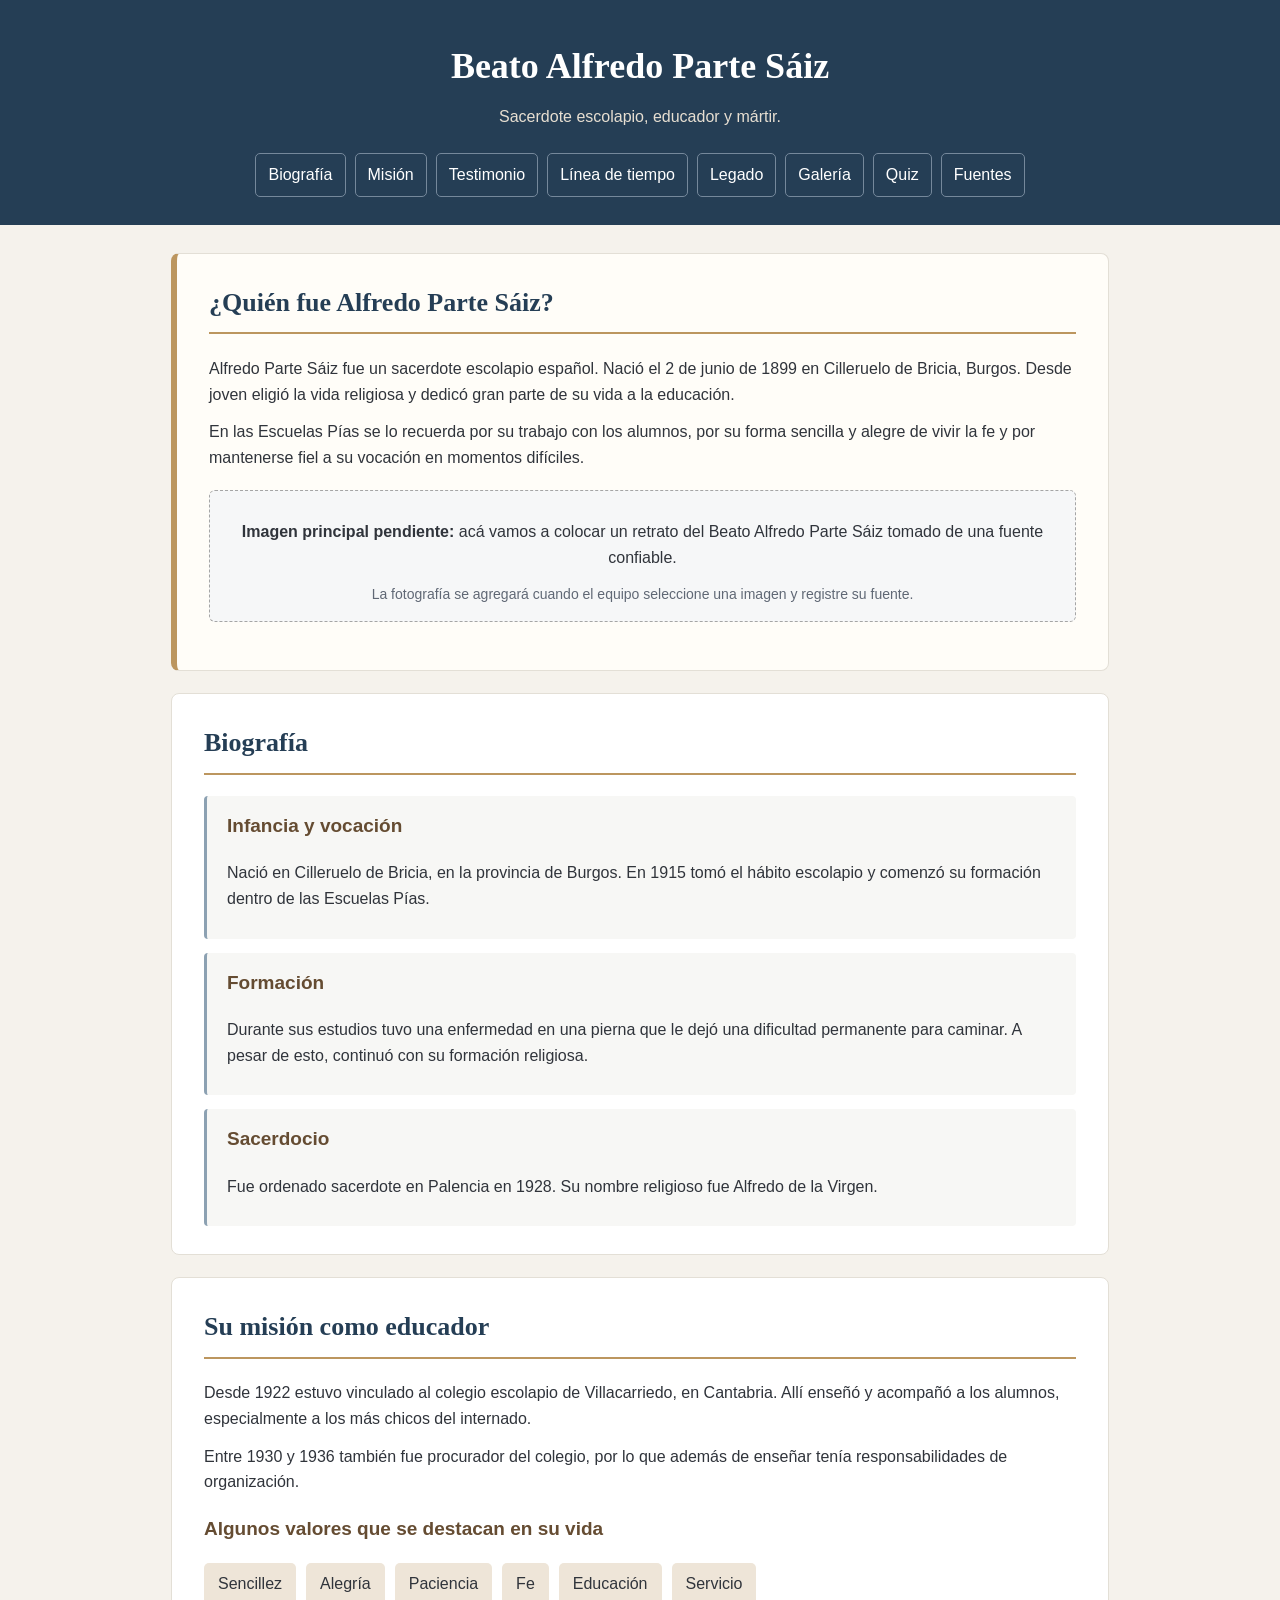
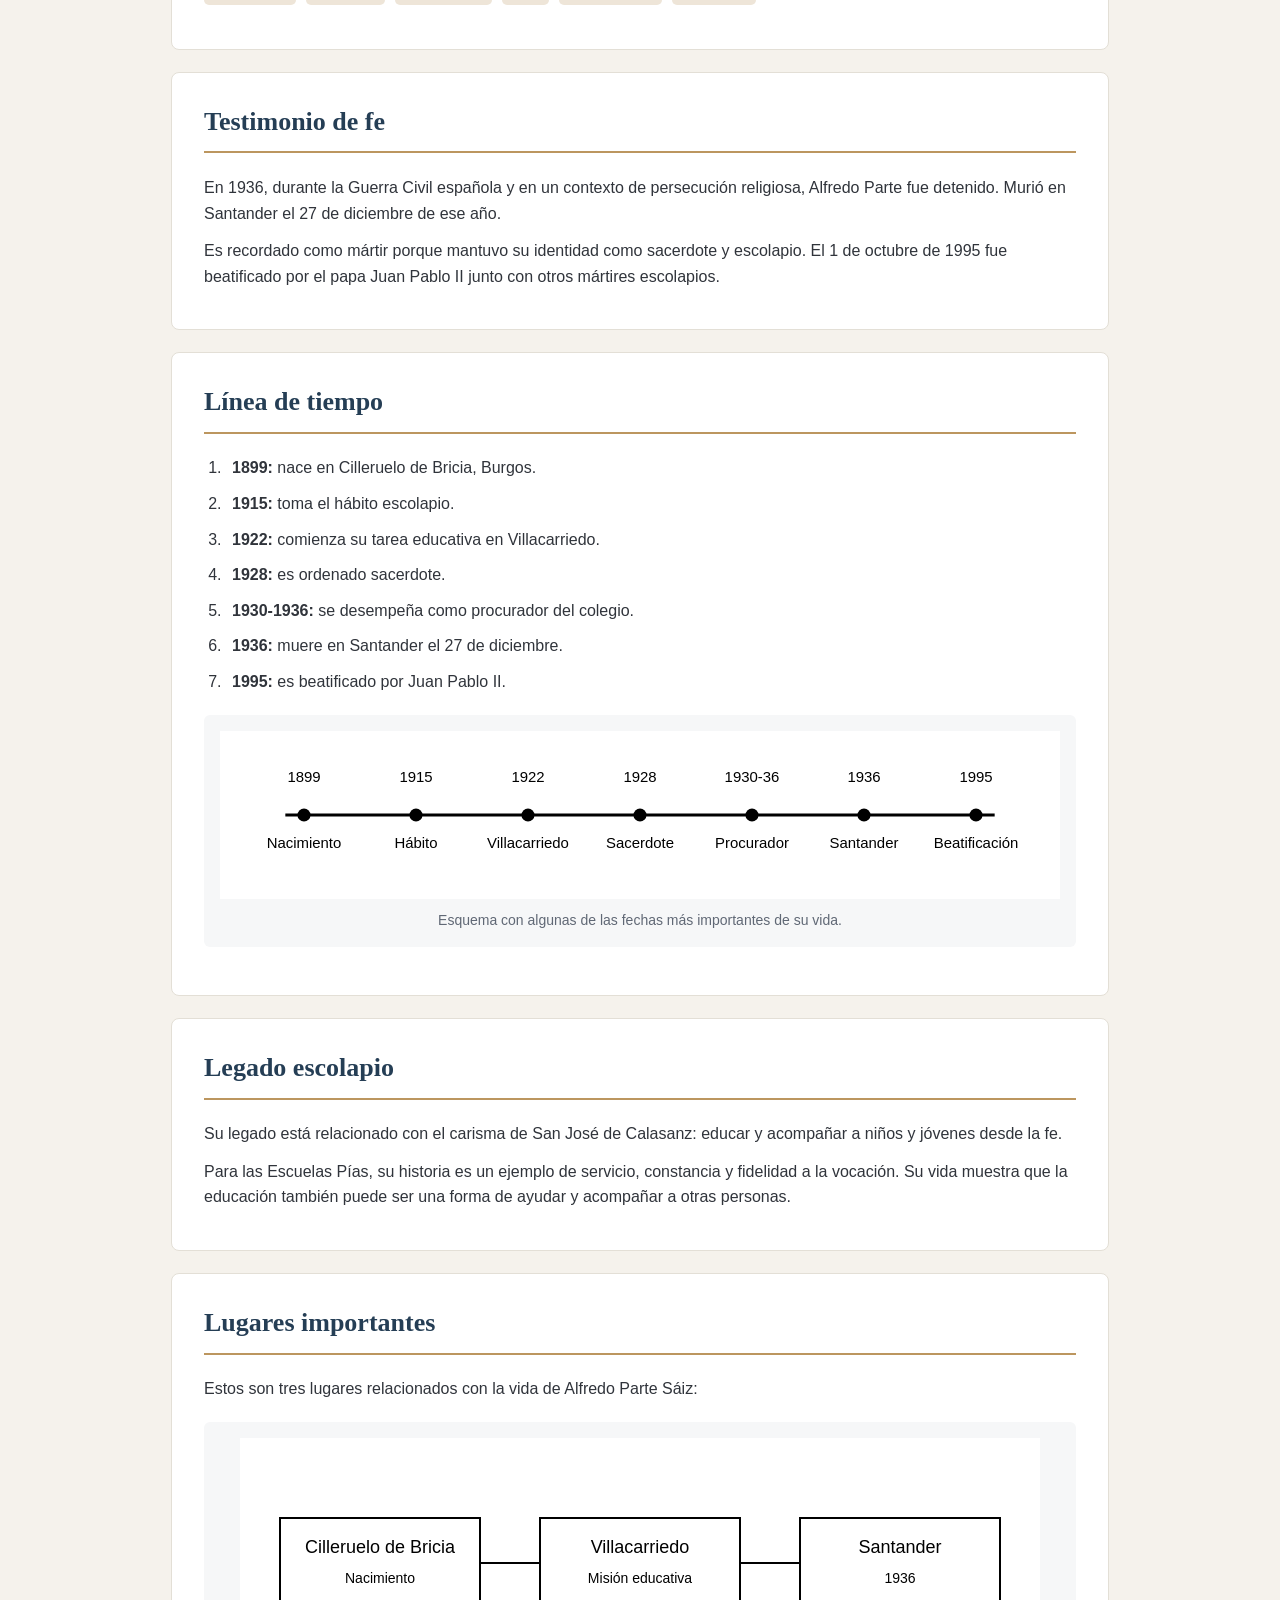
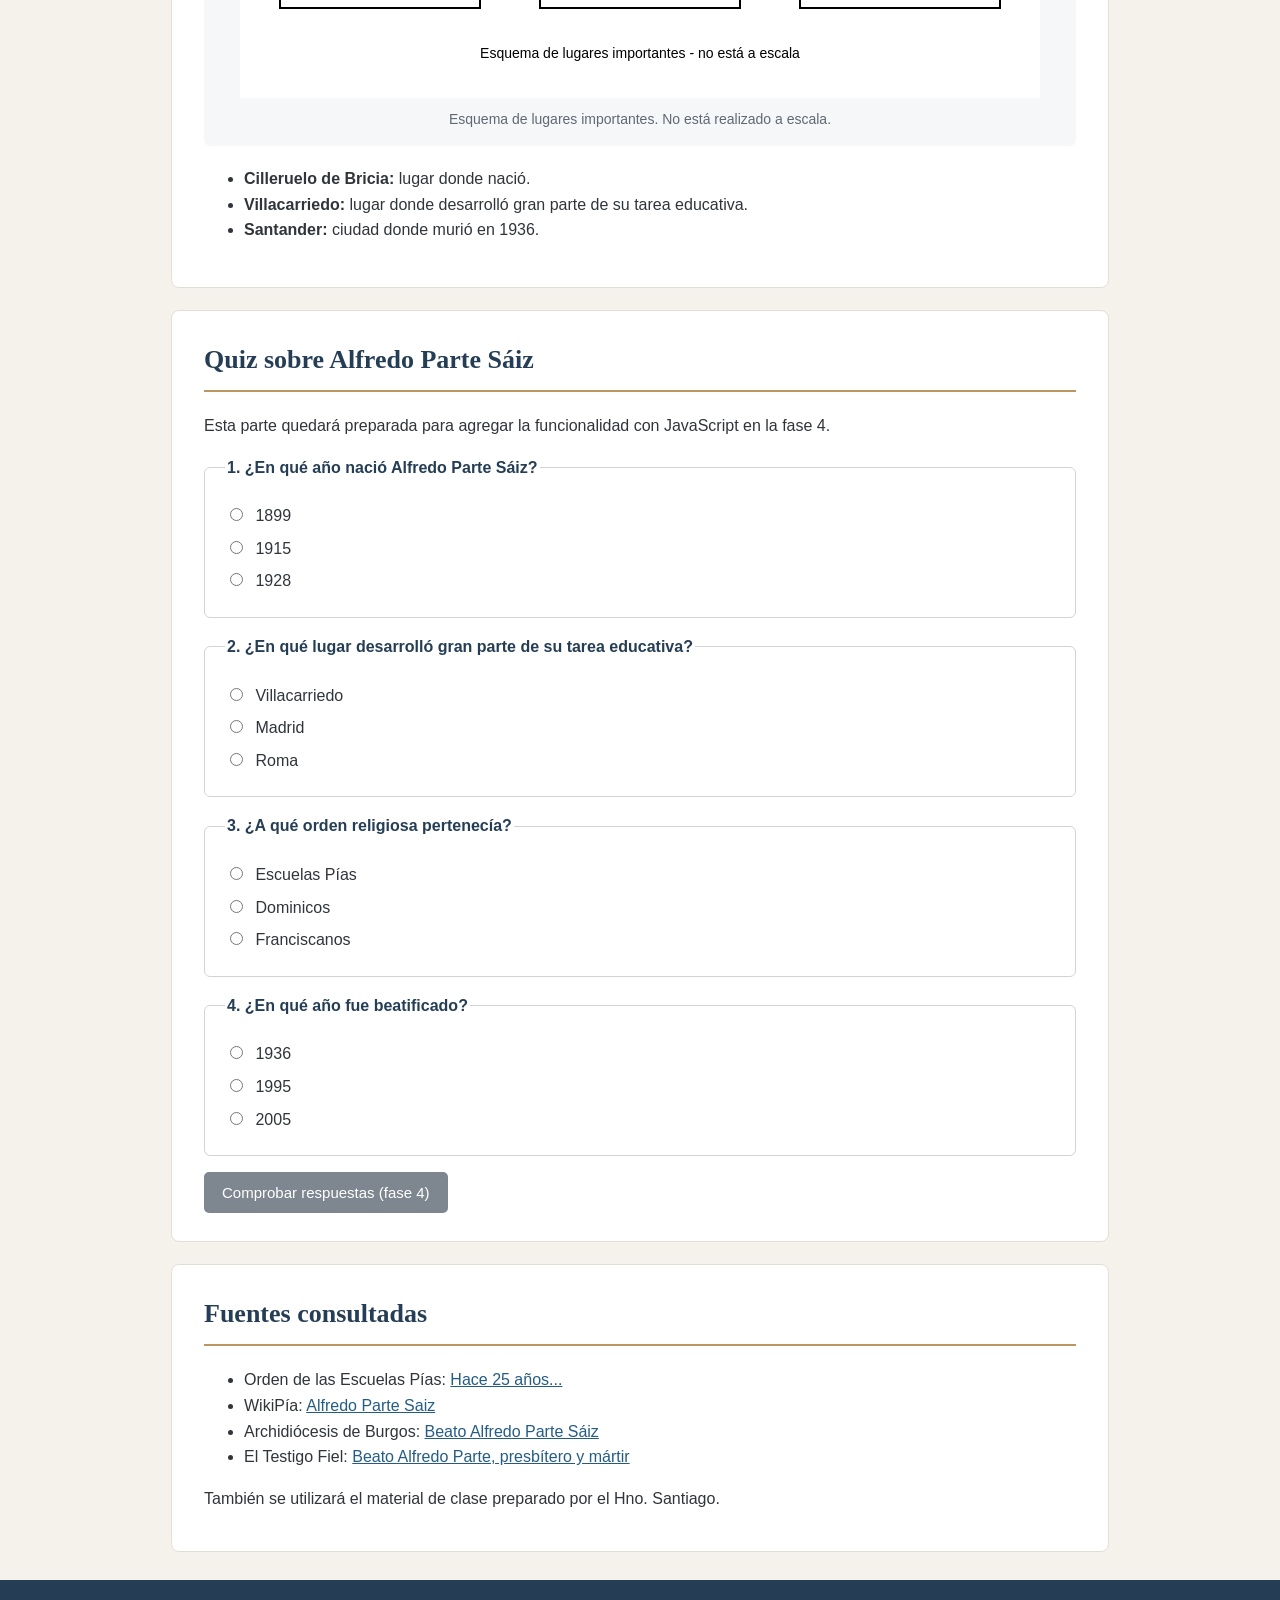
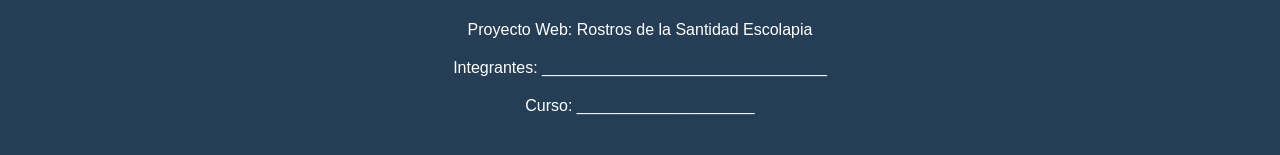
==== index.html @ 05c90835 "Fase 3 - Estilos CSS" ====
<!DOCTYPE html>
<html lang="es">
<head>
    <meta charset="UTF-8">
    <meta name="viewport" content="width=device-width, initial-scale=1.0">
    <title>Beato Alfredo Parte Sáiz</title>
    <link rel="stylesheet" href="style.css">
</head>

<body>

    <header id="inicio">
        <h1>Beato Alfredo Parte Sáiz</h1>
        <p>Sacerdote escolapio, educador y mártir.</p>

        <nav aria-label="Menú principal">
            <a href="#biografia">Biografía</a>
            <a href="#mision">Misión</a>
            <a href="#testimonio">Testimonio</a>
            <a href="#linea-tiempo">Línea de tiempo</a>
            <a href="#legado">Legado</a>
            <a href="#galeria">Galería</a>
            <a href="#quiz">Quiz</a>
            <a href="#fuentes">Fuentes</a>
        </nav>
    </header>

    <main>

        <section id="presentacion" class="destacado">
            <h2>¿Quién fue Alfredo Parte Sáiz?</h2>

            <p>
                Alfredo Parte Sáiz fue un sacerdote escolapio español. Nació el
                2 de junio de 1899 en Cilleruelo de Bricia, Burgos. Desde joven
                eligió la vida religiosa y dedicó gran parte de su vida a la educación.
            </p>

            <p>
                En las Escuelas Pías se lo recuerda por su trabajo con los alumnos,
                por su forma sencilla y alegre de vivir la fe y por mantenerse fiel
                a su vocación en momentos difíciles.
            </p>

            <figure class="imagen-pendiente">
                <p>
                    <strong>Imagen principal pendiente:</strong>
                    acá vamos a colocar un retrato del Beato Alfredo Parte Sáiz
                    tomado de una fuente confiable.
                </p>
                <figcaption>
                    La fotografía se agregará cuando el equipo seleccione una imagen y registre su fuente.
                </figcaption>
            </figure>
        </section>


        <section id="biografia">
            <h2>Biografía</h2>

            <article>
                <h3>Infancia y vocación</h3>
                <p>
                    Nació en Cilleruelo de Bricia, en la provincia de Burgos.
                    En 1915 tomó el hábito escolapio y comenzó su formación dentro
                    de las Escuelas Pías.
                </p>
            </article>

            <article>
                <h3>Formación</h3>
                <p>
                    Durante sus estudios tuvo una enfermedad en una pierna que le
                    dejó una dificultad permanente para caminar. A pesar de esto,
                    continuó con su formación religiosa.
                </p>
            </article>

            <article>
                <h3>Sacerdocio</h3>
                <p>
                    Fue ordenado sacerdote en Palencia en 1928. Su nombre religioso
                    fue Alfredo de la Virgen.
                </p>
            </article>
        </section>


        <section id="mision">
            <h2>Su misión como educador</h2>

            <p>
                Desde 1922 estuvo vinculado al colegio escolapio de Villacarriedo,
                en Cantabria. Allí enseñó y acompañó a los alumnos, especialmente
                a los más chicos del internado.
            </p>

            <p>
                Entre 1930 y 1936 también fue procurador del colegio, por lo que
                además de enseñar tenía responsabilidades de organización.
            </p>

            <h3>Algunos valores que se destacan en su vida</h3>
            <ul>
                <li>Sencillez</li>
                <li>Alegría</li>
                <li>Paciencia</li>
                <li>Fe</li>
                <li>Educación</li>
                <li>Servicio</li>
            </ul>
        </section>


        <section id="testimonio">
            <h2>Testimonio de fe</h2>

            <p>
                En 1936, durante la Guerra Civil española y en un contexto de
                persecución religiosa, Alfredo Parte fue detenido. Murió en Santander
                el 27 de diciembre de ese año.
            </p>

            <p>
                Es recordado como mártir porque mantuvo su identidad como sacerdote
                y escolapio. El 1 de octubre de 1995 fue beatificado por el papa
                Juan Pablo II junto con otros mártires escolapios.
            </p>
        </section>


        <section id="linea-tiempo">
            <h2>Línea de tiempo</h2>

            <ol>
                <li><strong>1899:</strong> nace en Cilleruelo de Bricia, Burgos.</li>
                <li><strong>1915:</strong> toma el hábito escolapio.</li>
                <li><strong>1922:</strong> comienza su tarea educativa en Villacarriedo.</li>
                <li><strong>1928:</strong> es ordenado sacerdote.</li>
                <li><strong>1930-1936:</strong> se desempeña como procurador del colegio.</li>
                <li><strong>1936:</strong> muere en Santander el 27 de diciembre.</li>
                <li><strong>1995:</strong> es beatificado por Juan Pablo II.</li>
            </ol>

            <figure>
                <img src="img/linea-tiempo.svg"
                     alt="Línea de tiempo con fechas importantes de la vida de Alfredo Parte Sáiz"
                     width="900">
                <figcaption>
                    Esquema con algunas de las fechas más importantes de su vida.
                </figcaption>
            </figure>
        </section>


        <section id="legado">
            <h2>Legado escolapio</h2>

            <p>
                Su legado está relacionado con el carisma de San José de Calasanz:
                educar y acompañar a niños y jóvenes desde la fe.
            </p>

            <p>
                Para las Escuelas Pías, su historia es un ejemplo de servicio,
                constancia y fidelidad a la vocación. Su vida muestra que la educación
                también puede ser una forma de ayudar y acompañar a otras personas.
            </p>
        </section>


        <section id="galeria">
            <h2>Lugares importantes</h2>

            <p>
                Estos son tres lugares relacionados con la vida de Alfredo Parte Sáiz:
            </p>

            <figure>
                <img src="img/lugares-importantes.svg"
                     alt="Esquema de Cilleruelo de Bricia, Villacarriedo y Santander"
                     width="800">
                <figcaption>
                    Esquema de lugares importantes. No está realizado a escala.
                </figcaption>
            </figure>

            <ul>
                <li><strong>Cilleruelo de Bricia:</strong> lugar donde nació.</li>
                <li><strong>Villacarriedo:</strong> lugar donde desarrolló gran parte de su tarea educativa.</li>
                <li><strong>Santander:</strong> ciudad donde murió en 1936.</li>
            </ul>
        </section>


        <section id="quiz">
            <h2>Quiz sobre Alfredo Parte Sáiz</h2>

            <p>
                Esta parte quedará preparada para agregar la funcionalidad con JavaScript
                en la fase 4.
            </p>

            <form>
                <fieldset>
                    <legend>1. ¿En qué año nació Alfredo Parte Sáiz?</legend>

                    <label>
                        <input type="radio" name="pregunta1" value="1899">
                        1899
                    </label>

                    <label>
                        <input type="radio" name="pregunta1" value="1915">
                        1915
                    </label>

                    <label>
                        <input type="radio" name="pregunta1" value="1928">
                        1928
                    </label>
                </fieldset>

                <fieldset>
                    <legend>2. ¿En qué lugar desarrolló gran parte de su tarea educativa?</legend>

                    <label>
                        <input type="radio" name="pregunta2" value="villacarriedo">
                        Villacarriedo
                    </label>

                    <label>
                        <input type="radio" name="pregunta2" value="madrid">
                        Madrid
                    </label>

                    <label>
                        <input type="radio" name="pregunta2" value="roma">
                        Roma
                    </label>
                </fieldset>

                <fieldset>
                    <legend>3. ¿A qué orden religiosa pertenecía?</legend>

                    <label>
                        <input type="radio" name="pregunta3" value="escolapios">
                        Escuelas Pías
                    </label>

                    <label>
                        <input type="radio" name="pregunta3" value="dominicos">
                        Dominicos
                    </label>

                    <label>
                        <input type="radio" name="pregunta3" value="franciscanos">
                        Franciscanos
                    </label>
                </fieldset>

                <fieldset>
                    <legend>4. ¿En qué año fue beatificado?</legend>

                    <label>
                        <input type="radio" name="pregunta4" value="1936">
                        1936
                    </label>

                    <label>
                        <input type="radio" name="pregunta4" value="1995">
                        1995
                    </label>

                    <label>
                        <input type="radio" name="pregunta4" value="2005">
                        2005
                    </label>
                </fieldset>

                <button type="button" disabled>Comprobar respuestas (fase 4)</button>
            </form>

            <!-- En la fase 4 este botón se conectará con JavaScript -->
        </section>


        <section id="fuentes">
            <h2>Fuentes consultadas</h2>

            <ul>
                <li>
                    Orden de las Escuelas Pías:
                    <a href="https://scolopi.org/hace-25-anos/" target="_blank">
                        Hace 25 años...
                    </a>
                </li>

                <li>
                    WikiPía:
                    <a href="https://wiki.scolopi.net/w/index.php?title=Alfredo_Parte_Saiz" target="_blank">
                        Alfredo Parte Saiz
                    </a>
                </li>

                <li>
                    Archidiócesis de Burgos:
                    <a href="https://www.archiburgos.es/calendario-eventos/beato-alfredo-parte-saiz-2026/2026-12-27" target="_blank">
                        Beato Alfredo Parte Sáiz
                    </a>
                </li>

                <li>
                    El Testigo Fiel:
                    <a href="https://eltestigofiel.org/index.php?idu=sn_4626" target="_blank">
                        Beato Alfredo Parte, presbítero y mártir
                    </a>
                </li>
            </ul>

            <p>
                También se utilizará el material de clase preparado por el Hno. Santiago.
            </p>
        </section>

    </main>


    <footer>
        <p>Proyecto Web: Rostros de la Santidad Escolapia</p>
        <p>Integrantes: ________________________________</p>
        <p>Curso: ____________________</p>
    </footer>

</body>
</html>
---- style.css ----
/* Estilos generales de la página */
* {
    box-sizing: border-box;
}

html {
    scroll-behavior: smooth;
}

body {
    margin: 0;
    background-color: #f5f2ec;
    color: #30343b;
    font-family: Arial, Helvetica, sans-serif;
    font-size: 16px;
    line-height: 1.6;
}

/* Encabezado y menú */
header {
    background-color: #253e55;
    color: white;
    text-align: center;
    padding: 38px 20px 28px;
}

header h1 {
    font-family: Georgia, 'Times New Roman', serif;
    font-size: 36px;
    margin: 0 0 8px;
}

header p {
    margin: 0;
    color: #e7dfd2;
}

nav {
    margin-top: 24px;
    display: flex;
    flex-wrap: wrap;
    justify-content: center;
    gap: 9px;
}

nav a {
    color: white;
    text-decoration: none;
    padding: 8px 12px;
    border: 1px solid #75889b;
    border-radius: 5px;
}

nav a:hover,
nav a:focus-visible {
    background-color: #b88b52;
    border-color: #b88b52;
    color: #1f2f40;
}

/* Contenido principal */
main {
    max-width: 970px;
    margin: 28px auto;
    padding: 0 16px;
}

section {
    background-color: white;
    margin-bottom: 22px;
    padding: 28px 32px;
    border: 1px solid #e3dfd6;
    border-radius: 8px;
}

h2 {
    color: #253e55;
    font-family: Georgia, 'Times New Roman', serif;
    font-size: 26px;
    margin-top: 0;
    border-bottom: 2px solid #bc965f;
    padding-bottom: 9px;
}

h3 {
    color: #654c32;
    font-size: 19px;
}

p {
    margin: 12px 0;
}

/* Presentación destacada: ejemplo de selector de clase */
.destacado {
    border-left: 6px solid #bc965f;
    background-color: #fffdf8;
}

/* Tarjetas dentro de la biografía */
article {
    background-color: #f7f7f5;
    padding: 15px 20px;
    margin-top: 14px;
    border-left: 3px solid #8ca1b2;
    border-radius: 4px;
}

article h3 {
    margin-top: 0;
}

/* Lista de valores */
#mision ul {
    display: flex;
    flex-wrap: wrap;
    gap: 10px;
    padding-left: 0;
    list-style: none;
}

#mision li {
    background-color: #eee5d8;
    padding: 8px 14px;
    border-radius: 5px;
}

/* Línea de tiempo */
#linea-tiempo ol {
    padding-left: 22px;
}

#linea-tiempo li {
    margin-bottom: 10px;
    padding-left: 6px;
}

/* Imágenes y sus descripciones */
figure {
    margin: 20px 0;
    padding: 16px;
    background-color: #f6f7f8;
    border-radius: 6px;
    text-align: center;
}

img {
    display: block;
    max-width: 100%;
    height: auto;
    margin: 0 auto;
}

figcaption {
    color: #606875;
    font-size: 14px;
    margin-top: 10px;
}

.imagen-pendiente {
    border: 1px dashed #a5a5a5;
}

/* Preguntas del cuestionario */
fieldset {
    margin: 16px 0;
    padding: 16px 20px;
    border: 1px solid #d0d4da;
    border-radius: 6px;
}

legend {
    font-weight: bold;
    color: #253e55;
}

form label {
    display: block;
    margin: 7px 0;
}

input[type="radio"] {
    margin-right: 8px;
}

button {
    background-color: #253e55;
    color: white;
    border: none;
    border-radius: 5px;
    padding: 12px 18px;
    font-size: 15px;
}

button:disabled {
    background-color: #7e8790;
    cursor: not-allowed;
}

/* Enlaces y pie de página */
a {
    color: #245c85;
}

footer {
    background-color: #253e55;
    color: white;
    text-align: center;
    padding: 25px 15px;
}

/* Ajustes para celulares */
@media (max-width: 600px) {
    header h1 {
        font-size: 28px;
    }

    nav a {
        font-size: 14px;
        padding: 7px 10px;
    }

    section {
        padding: 20px;
    }

    h2 {
        font-size: 23px;
    }
}
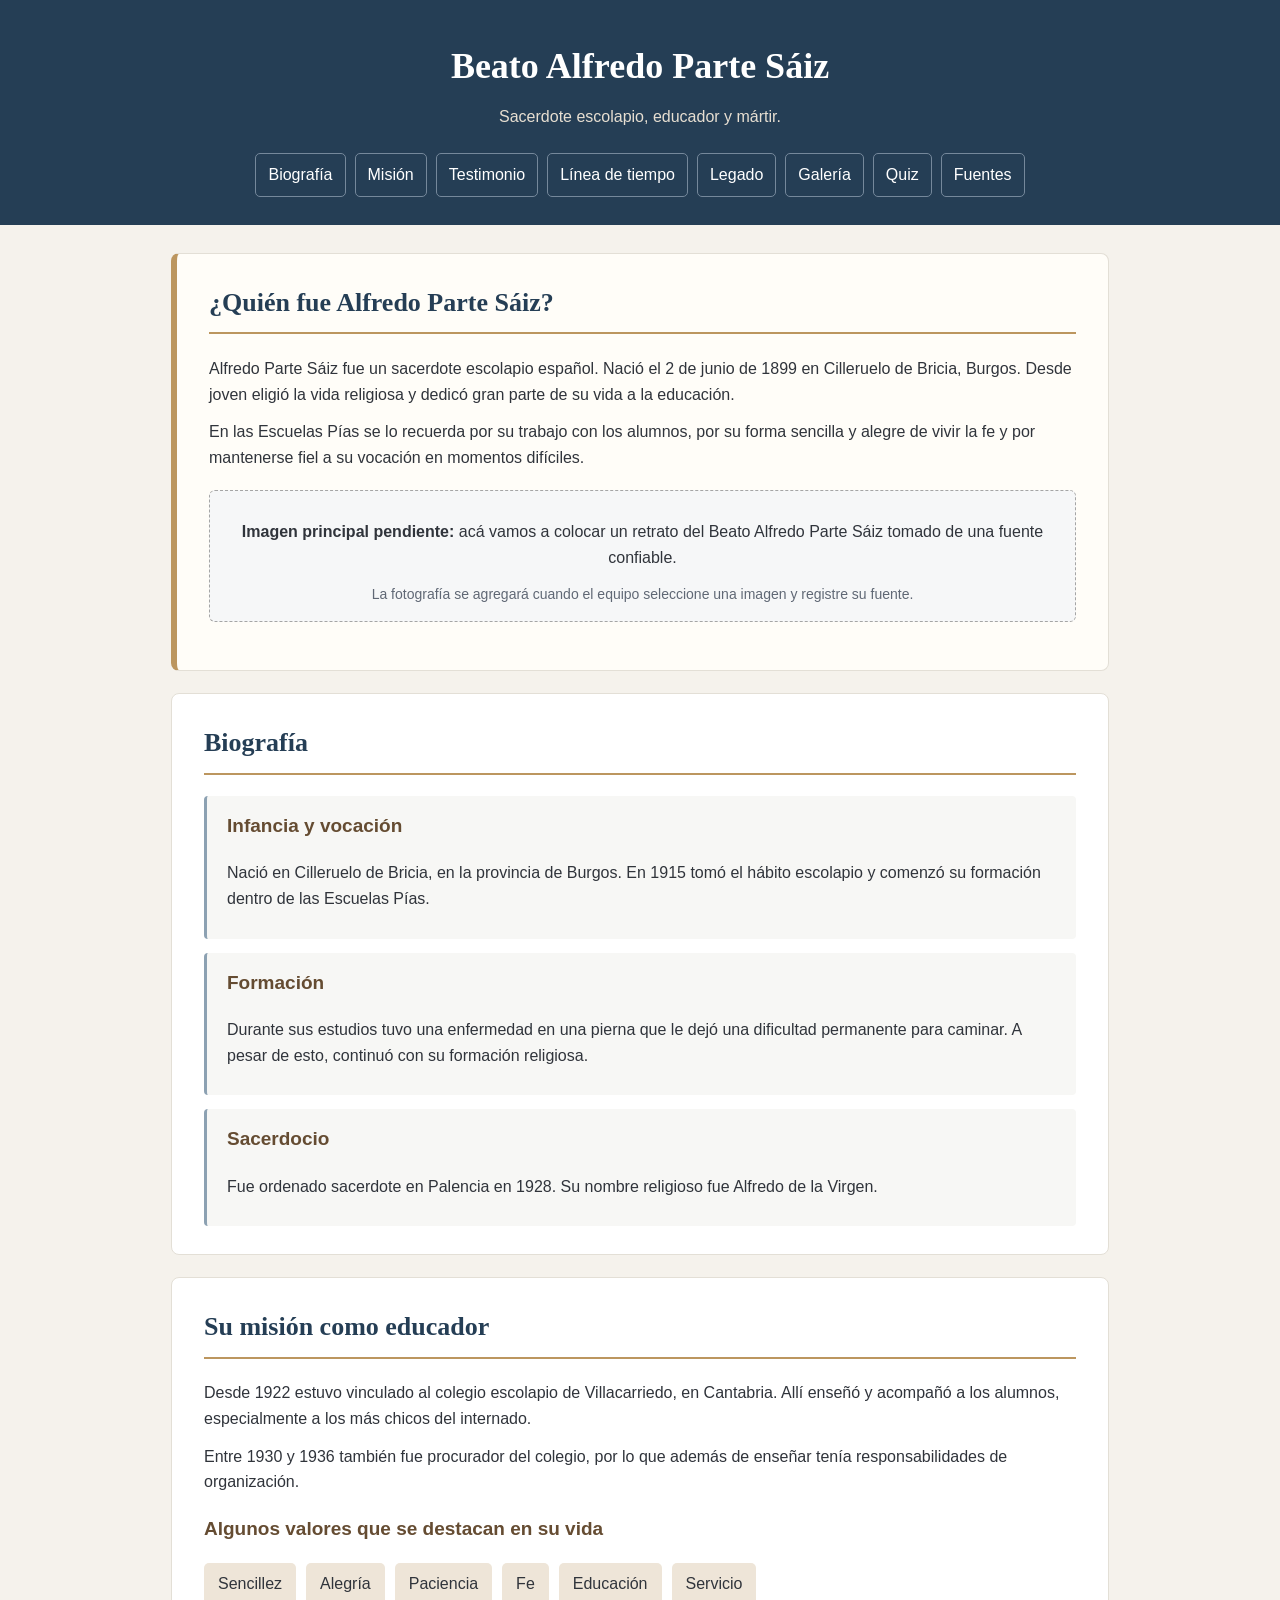
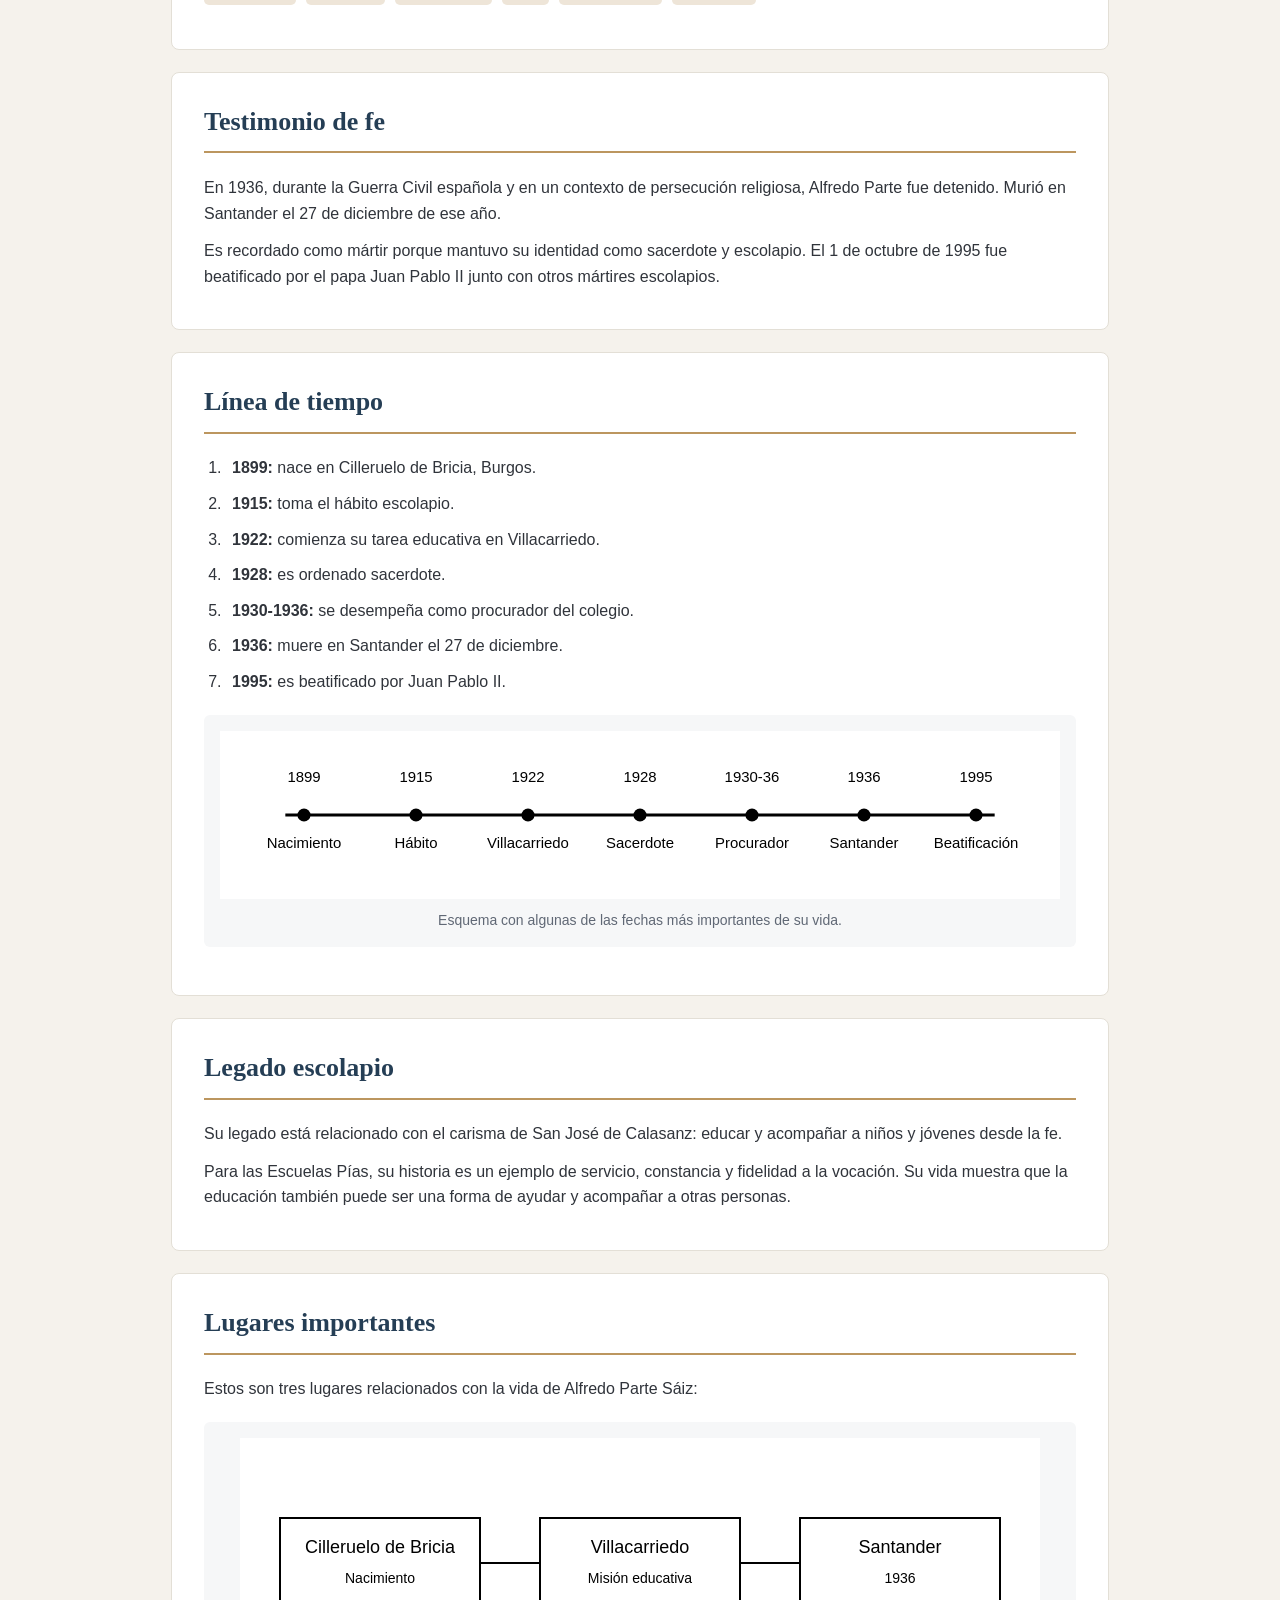
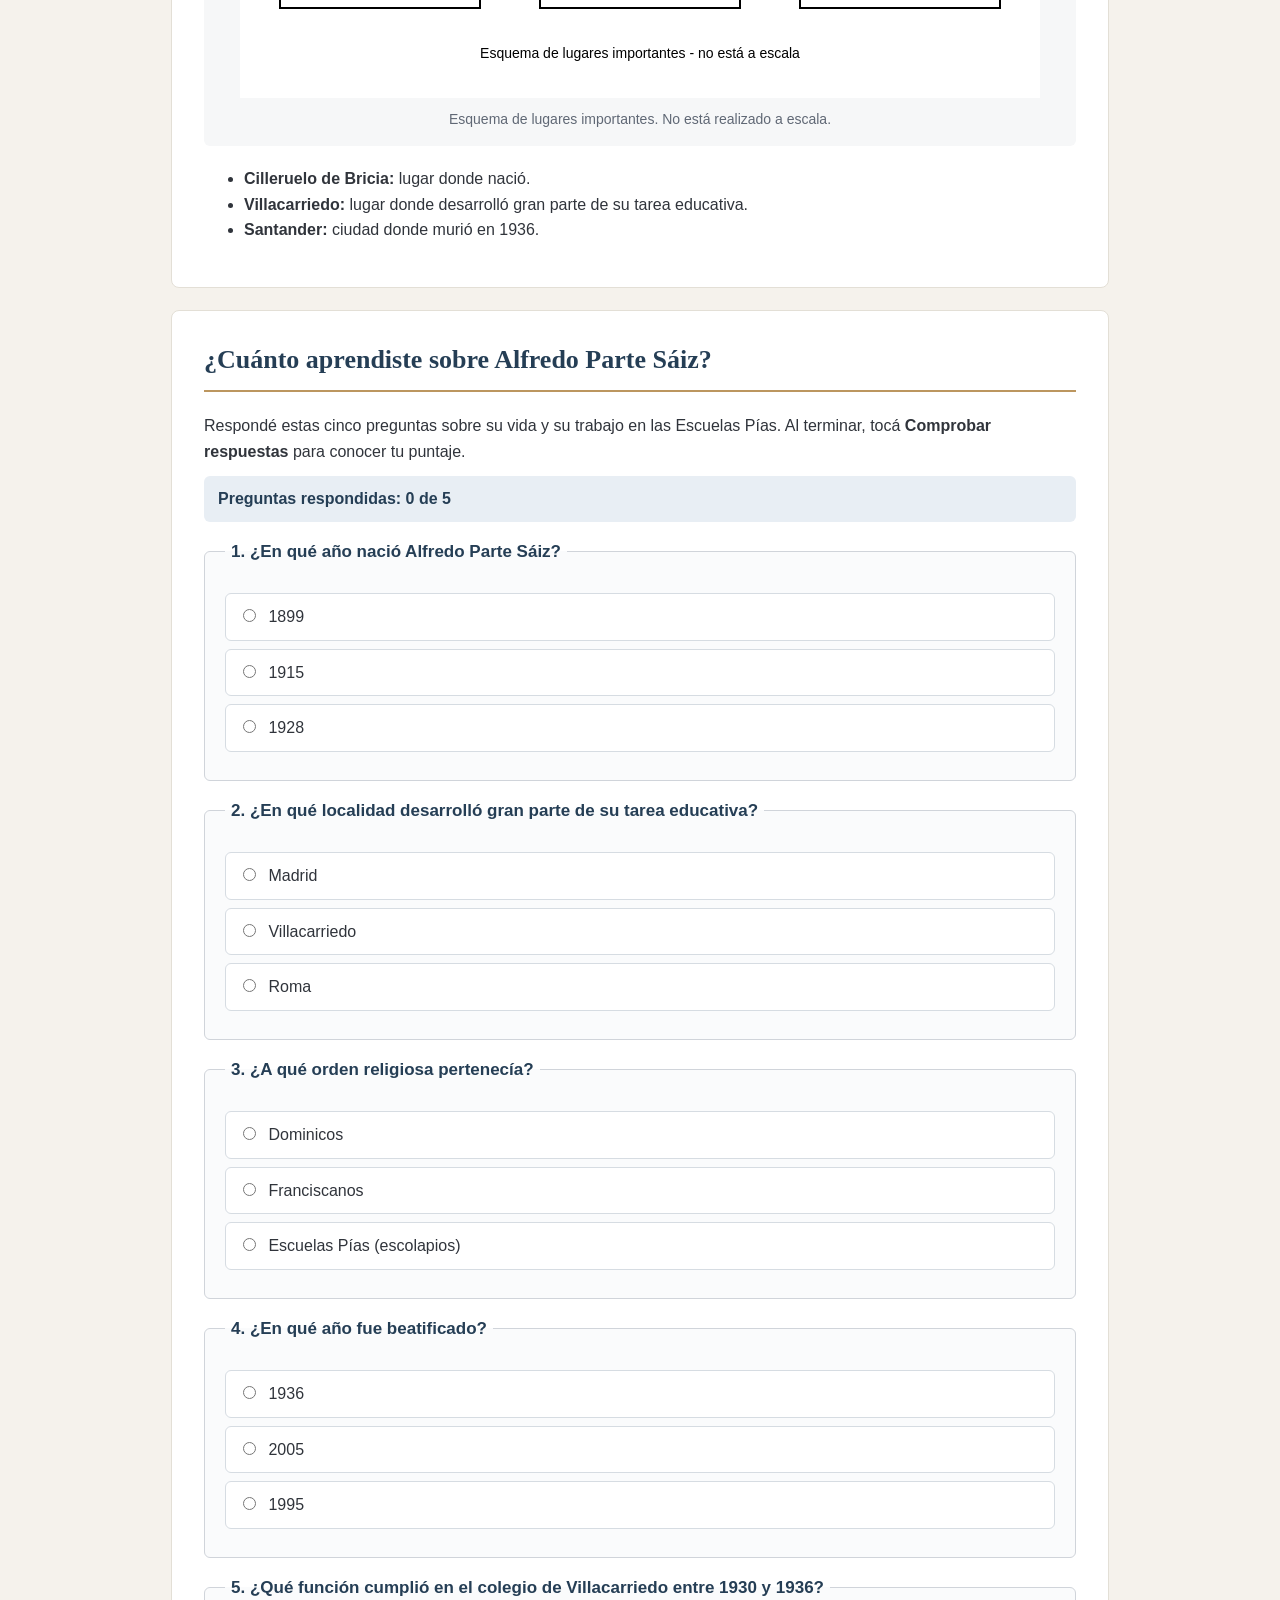
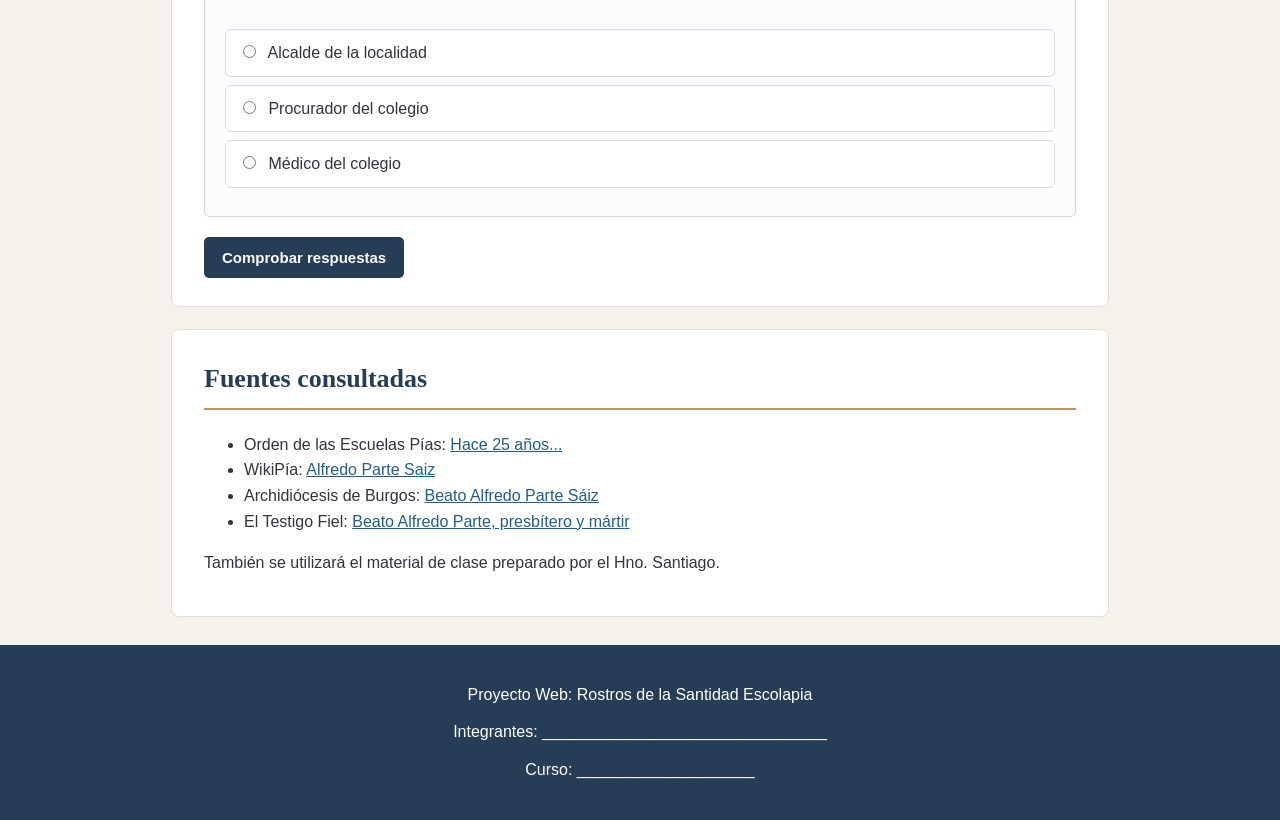
==== commit c416a92f: "Fase 4 - Cuestionario interactivo JavaScript" ====
--- a/index.html
+++ b/index.html
@@ -5,6 +5,7 @@
     <meta name="viewport" content="width=device-width, initial-scale=1.0">
     <title>Beato Alfredo Parte Sáiz</title>
     <link rel="stylesheet" href="style.css">
+    <script src="script.js" defer></script>
 </head>
 
 <body>
@@ -194,94 +195,67 @@
 
 
         <section id="quiz">
-            <h2>Quiz sobre Alfredo Parte Sáiz</h2>
-
-            <p>
-                Esta parte quedará preparada para agregar la funcionalidad con JavaScript
-                en la fase 4.
-            </p>
-
-            <form>
-                <fieldset>
+            <h2>¿Cuánto aprendiste sobre Alfredo Parte Sáiz?</h2>
+            <p id="indicaciones-quiz">
+                Respondé estas cinco preguntas sobre su vida y su trabajo en las Escuelas Pías.
+                Al terminar, tocá <strong>Comprobar respuestas</strong> para conocer tu puntaje.
+            </p>
+
+            <p id="progreso-quiz" class="progreso-quiz" aria-live="polite">
+                Preguntas respondidas: 0 de 5
+            </p>
+
+            <form id="formulario-quiz" aria-describedby="indicaciones-quiz" novalidate>
+                <fieldset data-pregunta="pregunta1">
                     <legend>1. ¿En qué año nació Alfredo Parte Sáiz?</legend>
-
-                    <label>
-                        <input type="radio" name="pregunta1" value="1899">
-                        1899
-                    </label>
-
-                    <label>
-                        <input type="radio" name="pregunta1" value="1915">
-                        1915
-                    </label>
-
-                    <label>
-                        <input type="radio" name="pregunta1" value="1928">
-                        1928
-                    </label>
-                </fieldset>
-
-                <fieldset>
-                    <legend>2. ¿En qué lugar desarrolló gran parte de su tarea educativa?</legend>
-
-                    <label>
-                        <input type="radio" name="pregunta2" value="villacarriedo">
-                        Villacarriedo
-                    </label>
-
-                    <label>
-                        <input type="radio" name="pregunta2" value="madrid">
-                        Madrid
-                    </label>
-
-                    <label>
-                        <input type="radio" name="pregunta2" value="roma">
-                        Roma
-                    </label>
-                </fieldset>
-
-                <fieldset>
+                    <label><input type="radio" name="pregunta1" value="1899"> 1899</label>
+                    <label><input type="radio" name="pregunta1" value="1915"> 1915</label>
+                    <label><input type="radio" name="pregunta1" value="1928"> 1928</label>
+                    <p class="feedback-pregunta" hidden></p>
+                </fieldset>
+
+                <fieldset data-pregunta="pregunta2">
+                    <legend>2. ¿En qué localidad desarrolló gran parte de su tarea educativa?</legend>
+                    <label><input type="radio" name="pregunta2" value="madrid"> Madrid</label>
+                    <label><input type="radio" name="pregunta2" value="villacarriedo"> Villacarriedo</label>
+                    <label><input type="radio" name="pregunta2" value="roma"> Roma</label>
+                    <p class="feedback-pregunta" hidden></p>
+                </fieldset>
+
+                <fieldset data-pregunta="pregunta3">
                     <legend>3. ¿A qué orden religiosa pertenecía?</legend>
-
-                    <label>
-                        <input type="radio" name="pregunta3" value="escolapios">
-                        Escuelas Pías
-                    </label>
-
-                    <label>
-                        <input type="radio" name="pregunta3" value="dominicos">
-                        Dominicos
-                    </label>
-
-                    <label>
-                        <input type="radio" name="pregunta3" value="franciscanos">
-                        Franciscanos
-                    </label>
-                </fieldset>
-
-                <fieldset>
+                    <label><input type="radio" name="pregunta3" value="dominicos"> Dominicos</label>
+                    <label><input type="radio" name="pregunta3" value="franciscanos"> Franciscanos</label>
+                    <label><input type="radio" name="pregunta3" value="escolapios"> Escuelas Pías (escolapios)</label>
+                    <p class="feedback-pregunta" hidden></p>
+                </fieldset>
+
+                <fieldset data-pregunta="pregunta4">
                     <legend>4. ¿En qué año fue beatificado?</legend>
-
-                    <label>
-                        <input type="radio" name="pregunta4" value="1936">
-                        1936
-                    </label>
-
-                    <label>
-                        <input type="radio" name="pregunta4" value="1995">
-                        1995
-                    </label>
-
-                    <label>
-                        <input type="radio" name="pregunta4" value="2005">
-                        2005
-                    </label>
-                </fieldset>
-
-                <button type="button" disabled>Comprobar respuestas (fase 4)</button>
+                    <label><input type="radio" name="pregunta4" value="1936"> 1936</label>
+                    <label><input type="radio" name="pregunta4" value="2005"> 2005</label>
+                    <label><input type="radio" name="pregunta4" value="1995"> 1995</label>
+                    <p class="feedback-pregunta" hidden></p>
+                </fieldset>
+
+                <fieldset data-pregunta="pregunta5">
+                    <legend>5. ¿Qué función cumplió en el colegio de Villacarriedo entre 1930 y 1936?</legend>
+                    <label><input type="radio" name="pregunta5" value="alcalde"> Alcalde de la localidad</label>
+                    <label><input type="radio" name="pregunta5" value="procurador"> Procurador del colegio</label>
+                    <label><input type="radio" name="pregunta5" value="medico"> Médico del colegio</label>
+                    <p class="feedback-pregunta" hidden></p>
+                </fieldset>
+
+                <p id="aviso-quiz" class="aviso-quiz" role="alert" hidden></p>
+                <div class="acciones-quiz">
+                    <button type="submit" id="corregir-quiz">Comprobar respuestas</button>
+                    <button type="button" id="reiniciar-quiz" class="boton-secundario" hidden>
+                        Volver a intentarlo
+                    </button>
+                </div>
             </form>
 
-            <!-- En la fase 4 este botón se conectará con JavaScript -->
+            <div id="resultado-quiz" class="resultado-quiz" role="status" aria-live="polite" tabindex="-1" hidden></div>
         </section>
 
 
--- a/style.css
+++ b/style.css
@@ -228,3 +228,117 @@
         font-size: 23px;
     }
 }
+
+/* Fase 4: estilos del cuestionario interactivo */
+#quiz .progreso-quiz {
+    background-color: #e8eef4;
+    color: #253e55;
+    border-radius: 6px;
+    padding: 10px 14px;
+    font-weight: bold;
+}
+
+#quiz fieldset {
+    background-color: #fafbfc;
+    padding: 20px;
+}
+
+#quiz legend {
+    padding: 0 6px;
+    font-size: 17px;
+}
+
+#quiz label {
+    display: block;
+    padding: 10px 12px;
+    margin: 8px 0;
+    border: 1px solid #d6dce2;
+    border-radius: 6px;
+    cursor: pointer;
+    background-color: white;
+}
+
+#quiz label:hover {
+    border-color: #7794ae;
+    background-color: #f0f5f9;
+}
+
+#quiz label:focus-within {
+    outline: 2px solid #245c85;
+    outline-offset: 2px;
+}
+
+#quiz label.opcion-correcta {
+    background-color: #e2f2e8;
+    border-color: #277048;
+    color: #175434;
+    font-weight: bold;
+}
+
+#quiz label.opcion-incorrecta {
+    background-color: #fce9e7;
+    border-color: #b74741;
+    color: #8e2823;
+}
+
+#quiz fieldset.pregunta-correcta {
+    border-left: 5px solid #277048;
+}
+
+#quiz fieldset.pregunta-incorrecta {
+    border-left: 5px solid #b74741;
+}
+
+#quiz .feedback-pregunta {
+    margin-top: 14px;
+    font-weight: bold;
+}
+
+#quiz .aviso-quiz {
+    padding: 12px 14px;
+    color: #7f3224;
+    background-color: #fff0eb;
+    border: 1px solid #bd6a54;
+    border-radius: 6px;
+}
+
+#quiz .acciones-quiz {
+    display: flex;
+    flex-wrap: wrap;
+    gap: 12px;
+    margin-top: 20px;
+}
+
+#quiz button {
+    cursor: pointer;
+    font-weight: bold;
+}
+
+#quiz button:hover:not(:disabled) {
+    background-color: #365e7f;
+}
+
+#quiz button.boton-secundario {
+    background-color: #ede5d8;
+    color: #253e55;
+    border: 1px solid #b8a68c;
+}
+
+#quiz button.boton-secundario:hover {
+    background-color: #ddd0b9;
+}
+
+#quiz .resultado-quiz {
+    margin-top: 18px;
+    padding: 18px;
+    border: 2px solid #7794ae;
+    background-color: #eef4f8;
+    color: #253e55;
+    border-radius: 7px;
+    font-weight: bold;
+    font-size: 18px;
+}
+
+#quiz [hidden] {
+    display: none;
+}
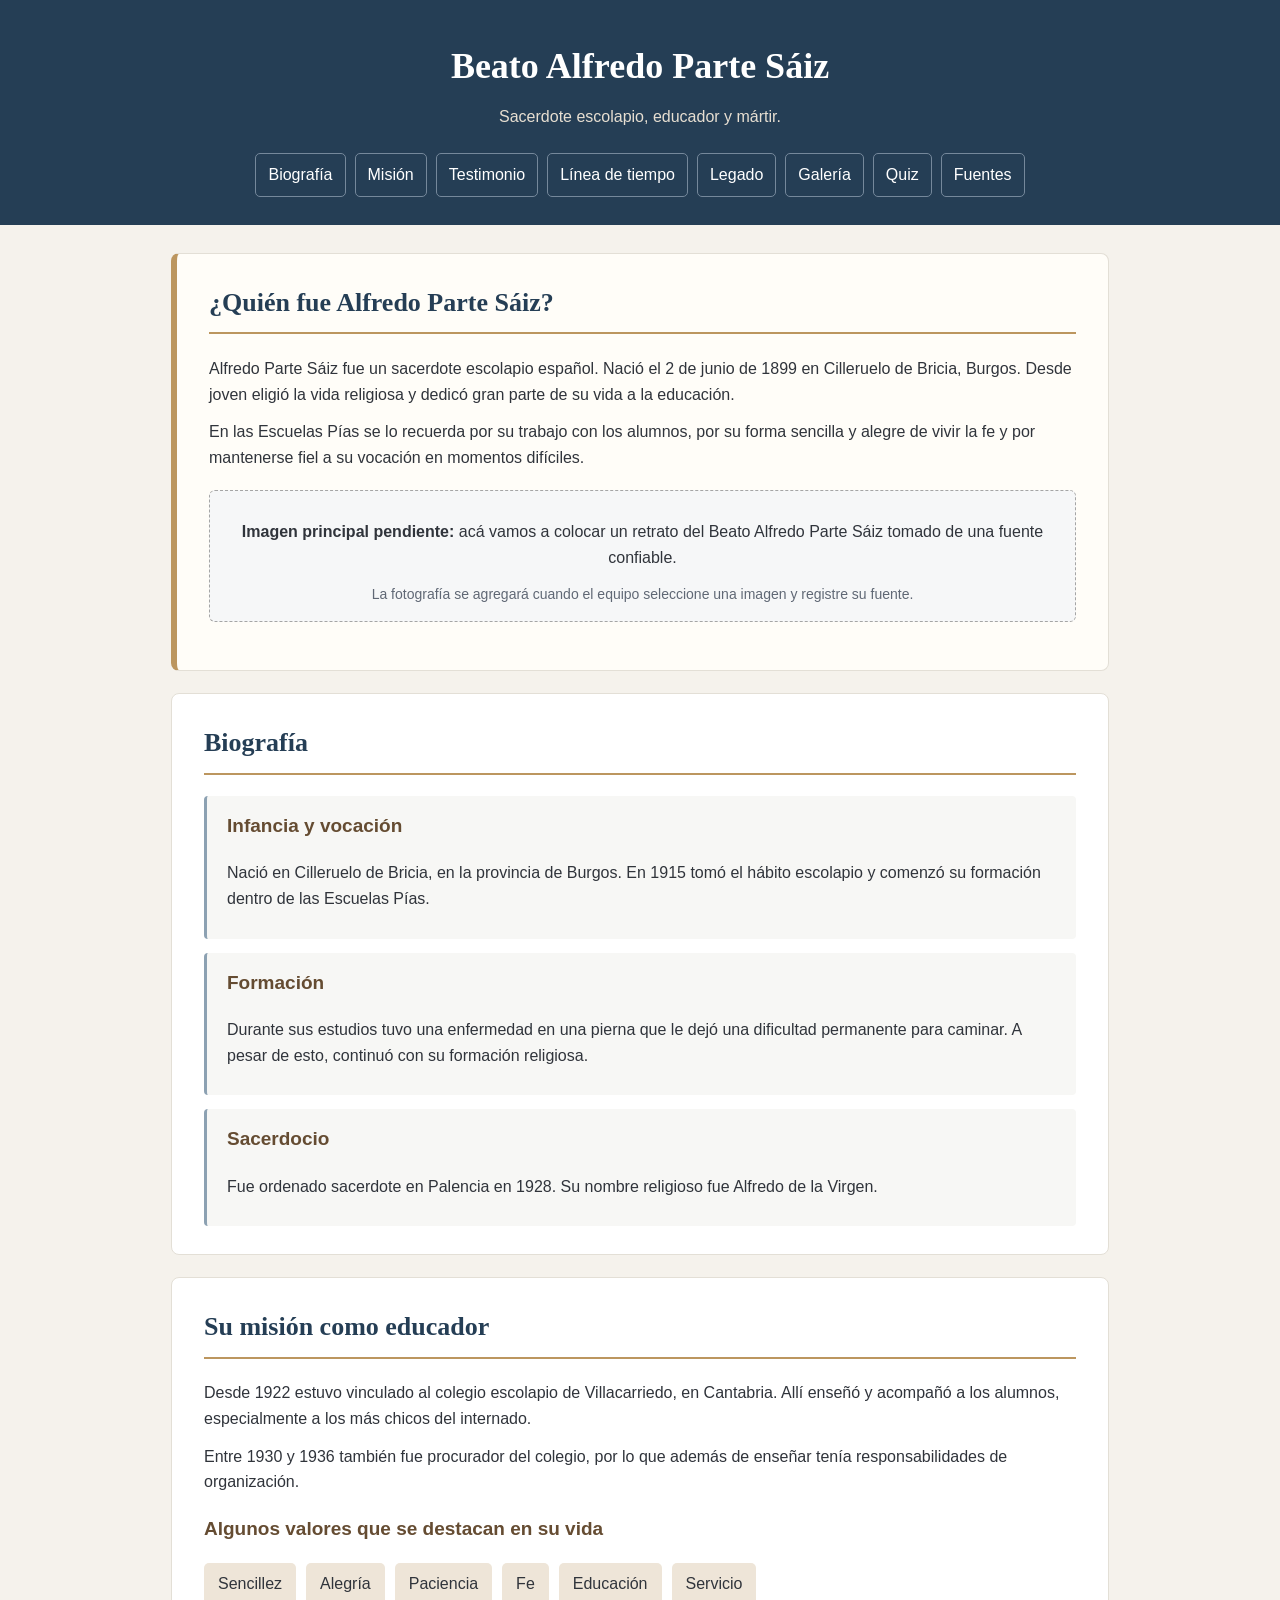
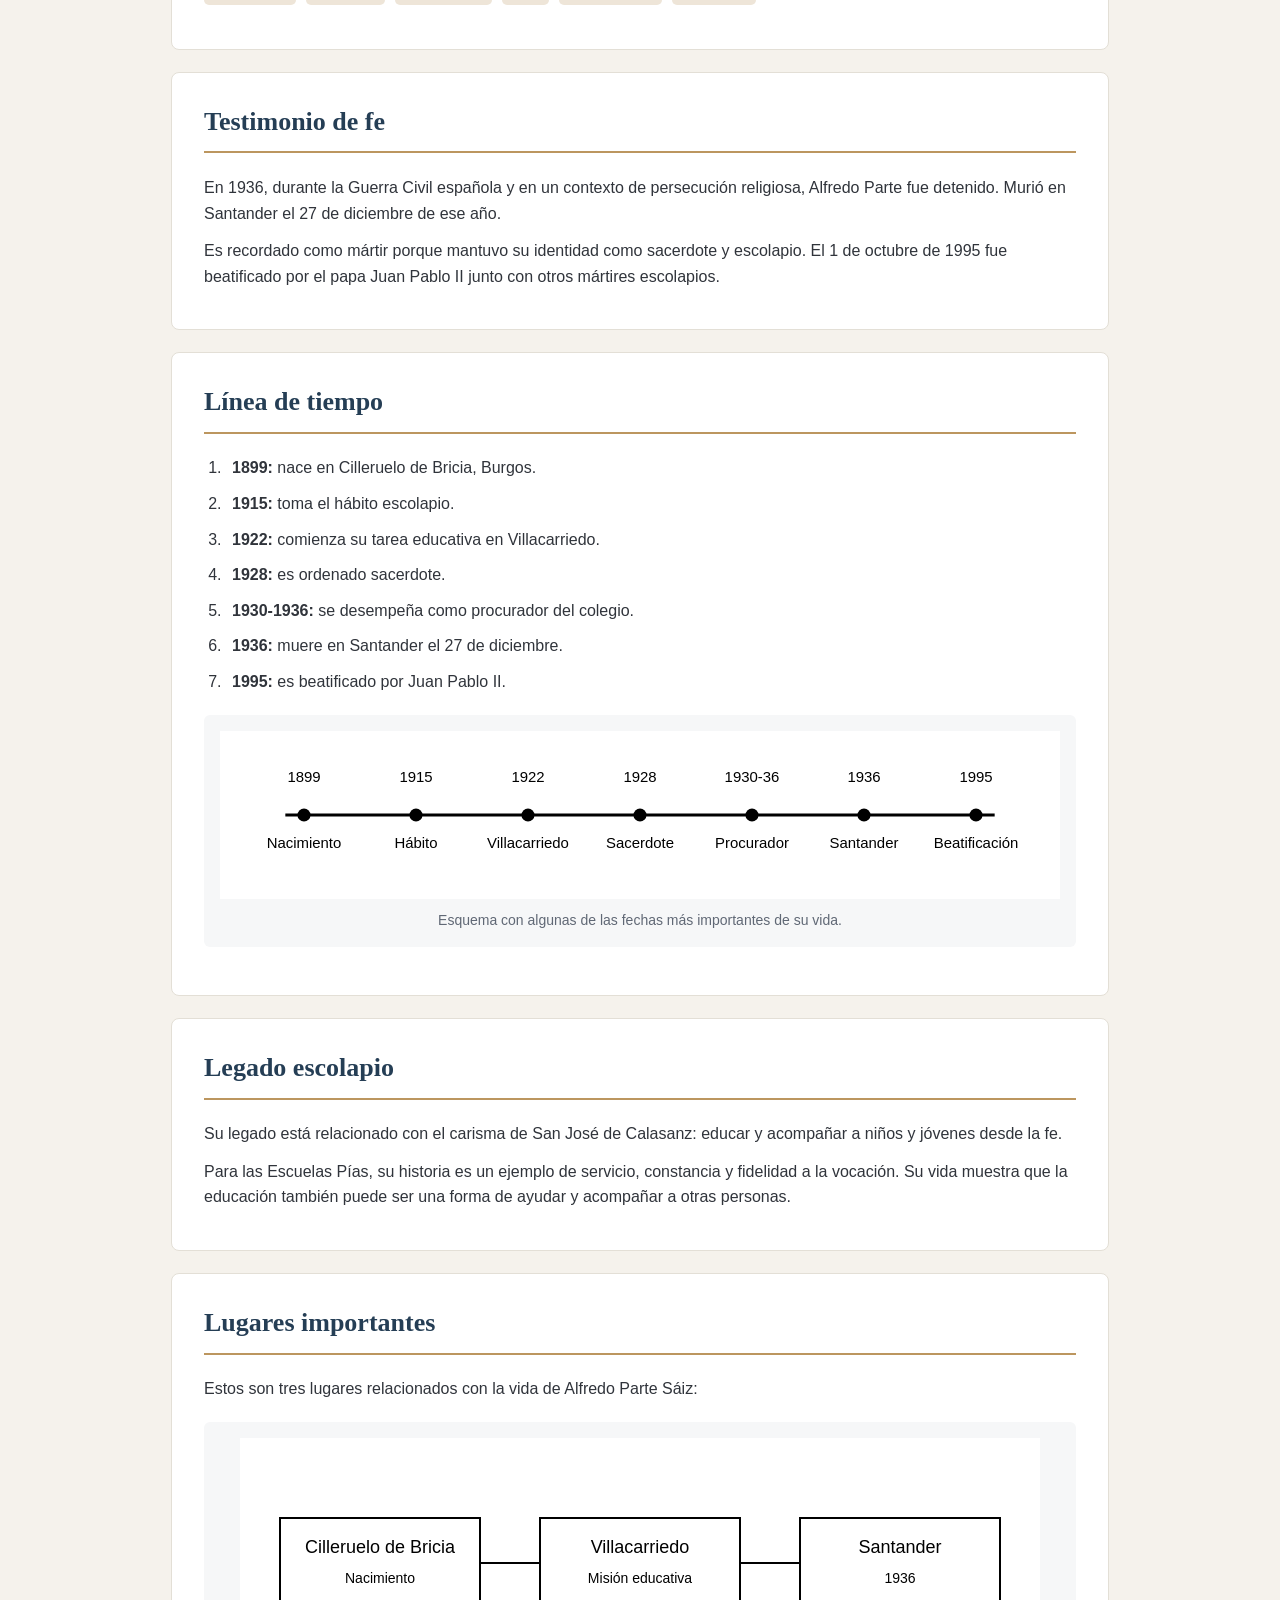
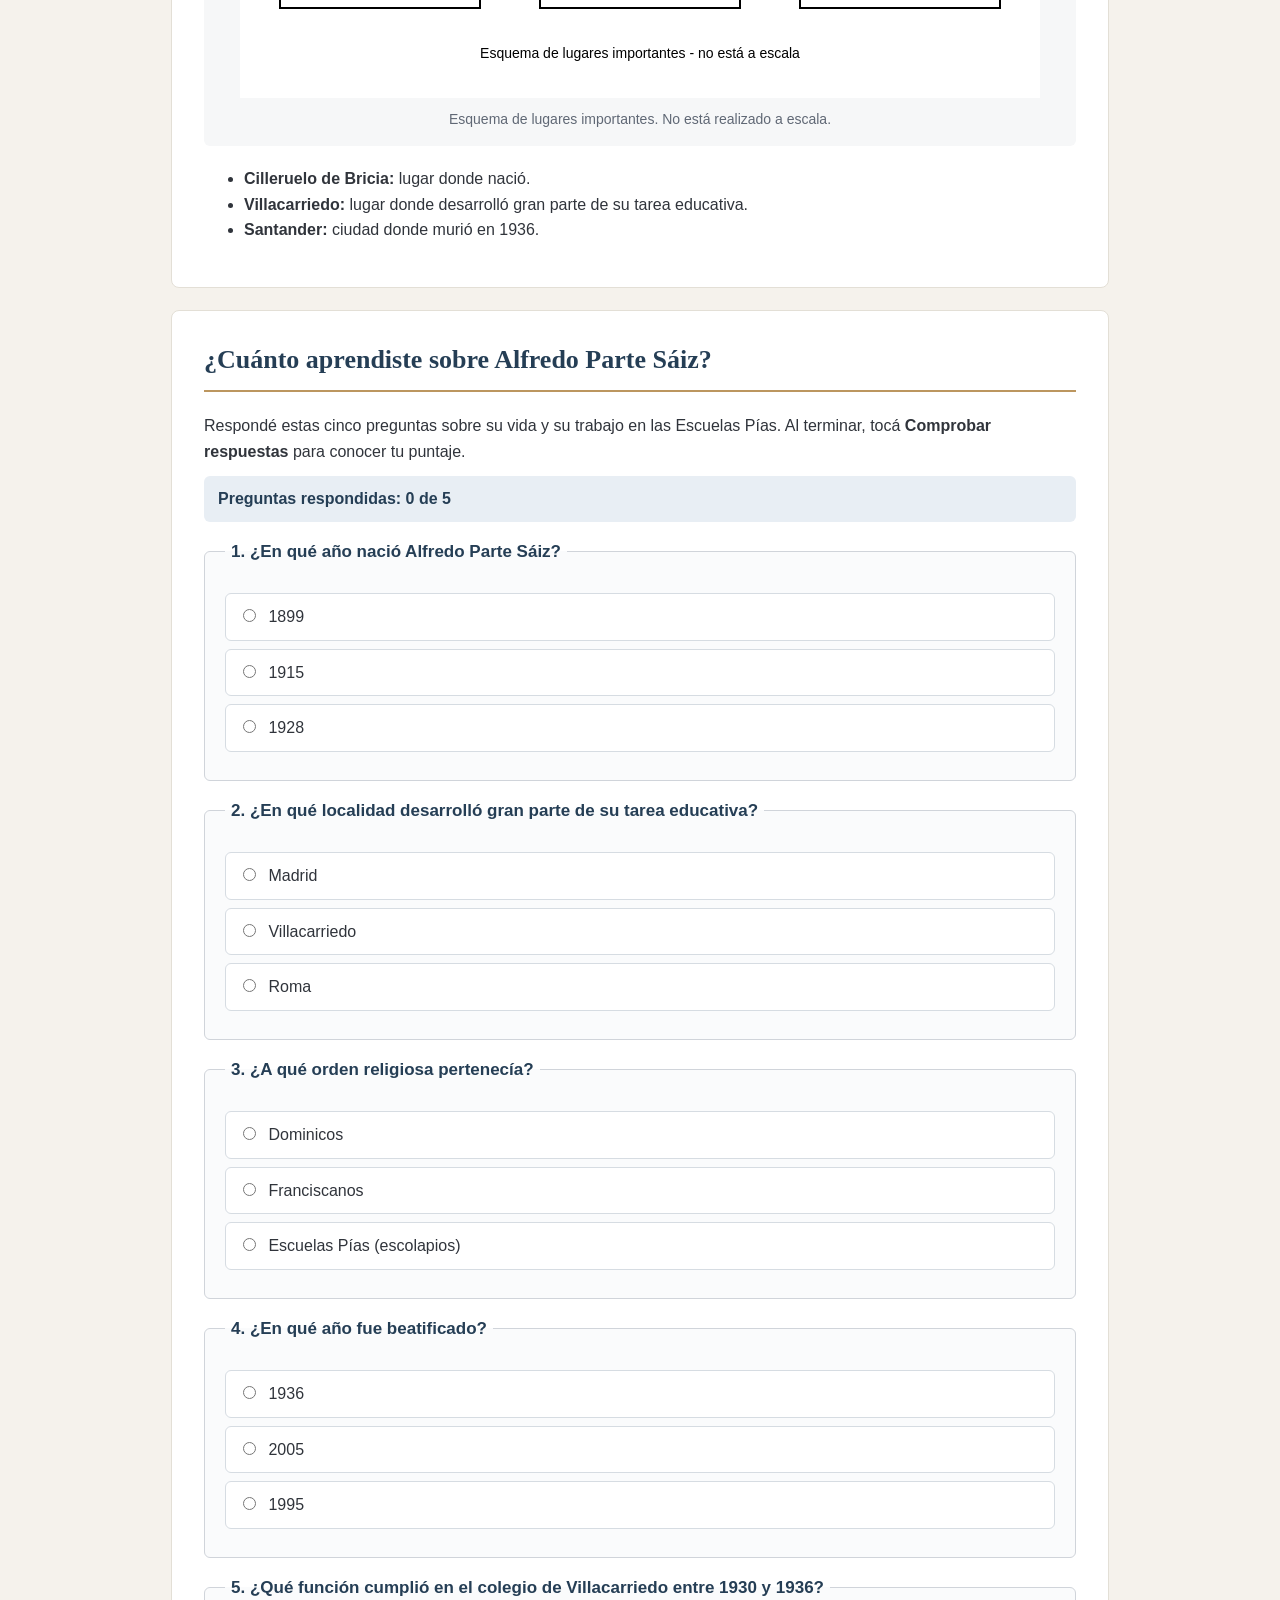
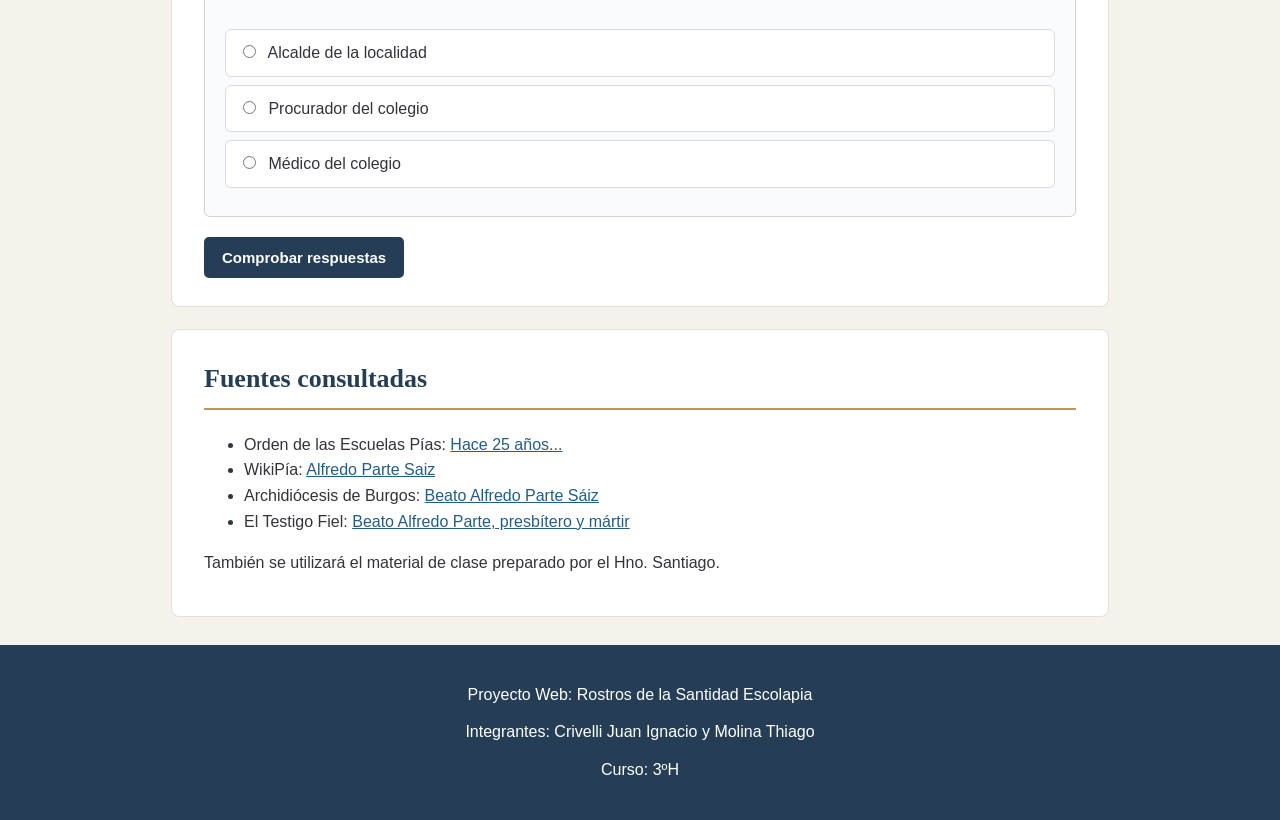
==== commit 7b58c478: "Update index.html" ====
--- a/index.html
+++ b/index.html
@@ -302,8 +302,8 @@
 
     <footer>
         <p>Proyecto Web: Rostros de la Santidad Escolapia</p>
-        <p>Integrantes: ________________________________</p>
-        <p>Curso: ____________________</p>
+        <p>Integrantes: Crivelli Juan Ignacio y Molina Thiago</p>
+        <p>Curso: 3ºH</p>
     </footer>
 
 </body>
